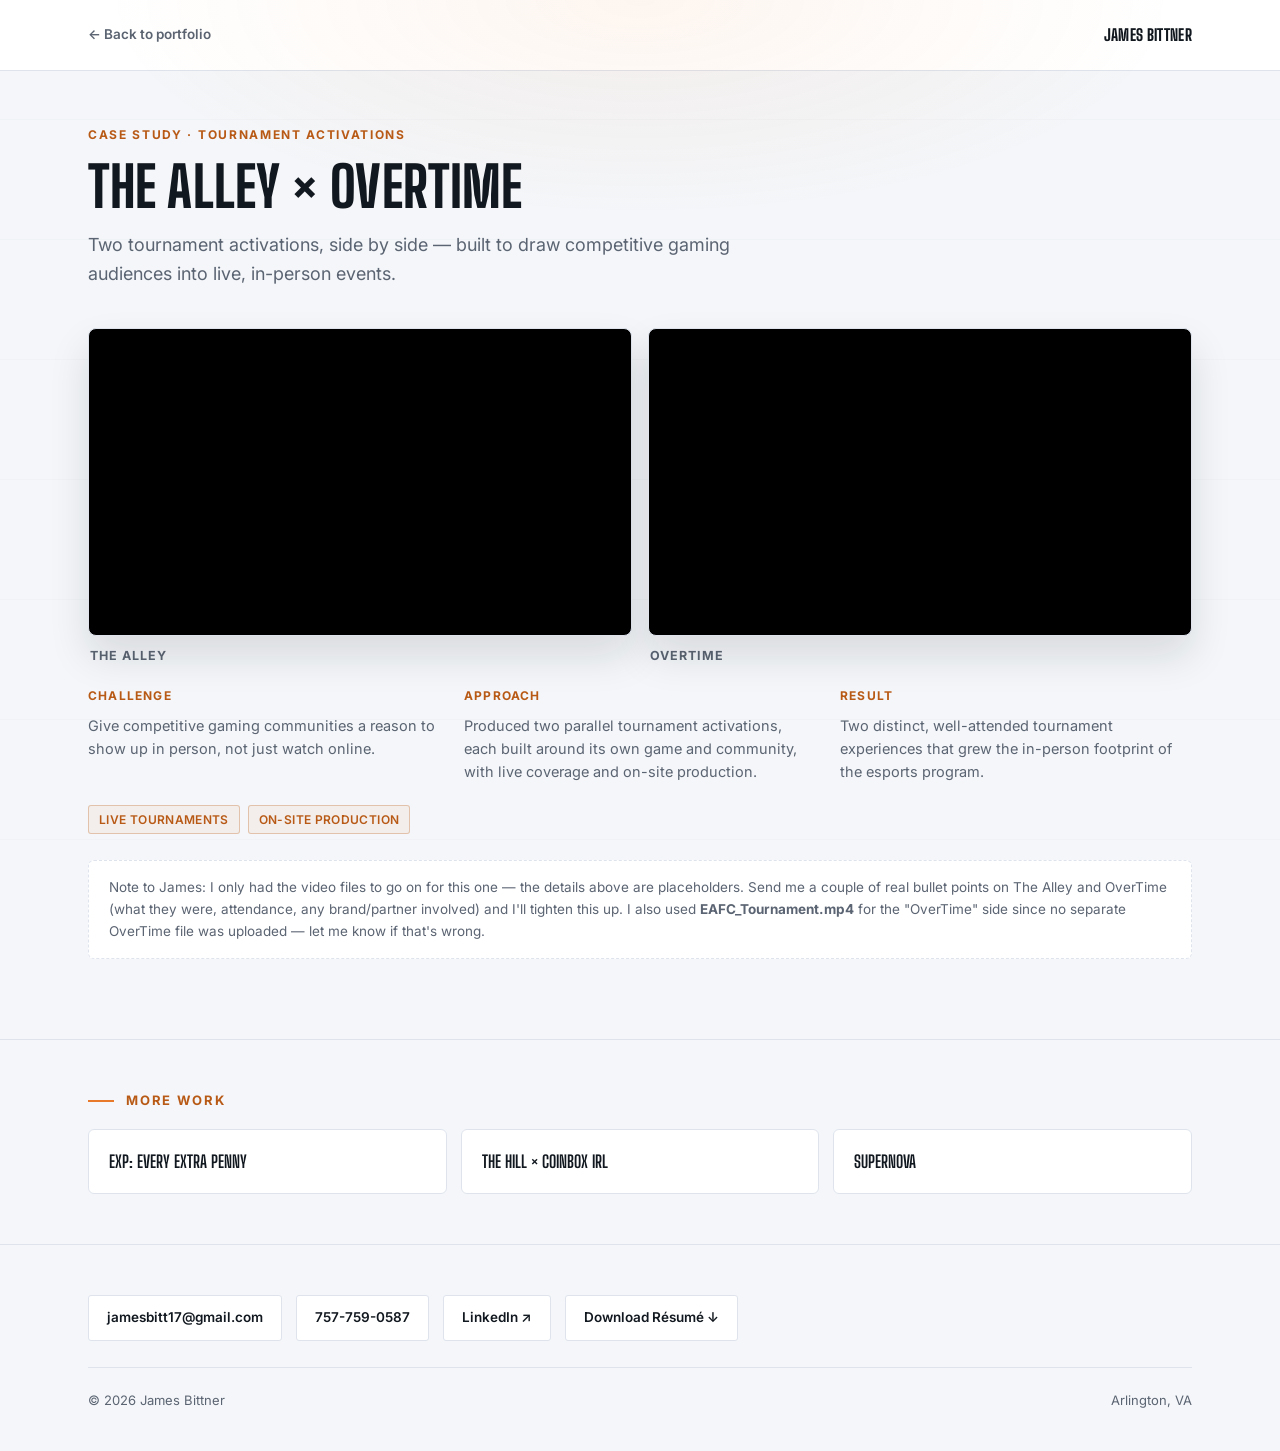
==== case-alley.html @ 96ed5bdd "Add files via upload" ====
<!DOCTYPE html>
<html lang="en">
<head>
<meta charset="UTF-8">
<meta name="viewport" content="width=device-width, initial-scale=1.0">
<title>The Alley × OverTime — James Bittner</title>
<link rel="preconnect" href="https://fonts.googleapis.com">
<link rel="preconnect" href="https://fonts.gstatic.com" crossorigin>
<link href="https://fonts.googleapis.com/css2?family=Big+Shoulders+Display:wght@600;700;800&family=Inter:wght@400;500;600;700;800&display=swap" rel="stylesheet">
<link rel="stylesheet" href="style.css">
</head>
<body>

<div class="field-lines"></div>

<div class="topbar">
  <div class="wrap">
    <a class="topbar-back" href="index.html">← Back to portfolio</a>
    <a class="topbar-name" href="index.html">James Bittner</a>
  </div>
</div>

<main>

  <section class="case-hero">
    <div class="wrap">
      <div class="case-eyebrow">Case Study · Tournament Activations</div>
      <h1 class="case-h1">The Alley × OverTime</h1>
      <p class="case-lede">Two tournament activations, side by side — built to draw competitive gaming audiences into live, in-person events.</p>
    </div>
  </section>

  <section style="padding-top:0;">
    <div class="wrap">
      <div class="split-view reveal">
        <div>
          <div class="video-frame">
            <!-- Replace YOUR_ALLEY_VIDEO_ID with the ID from your unlisted YouTube link -->
            <iframe src="https://www.youtube.com/embed/YOUR_ALLEY_VIDEO_ID" title="The Alley" allow="accelerometer; autoplay; clipboard-write; encrypted-media; gyroscope; picture-in-picture" allowfullscreen loading="lazy"></iframe>
          </div>
          <div class="split-label">The Alley</div>
        </div>
        <div>
          <div class="video-frame">
            <!-- Replace YOUR_OVERTIME_VIDEO_ID with the ID from your unlisted YouTube link -->
            <iframe src="https://www.youtube.com/embed/YOUR_OVERTIME_VIDEO_ID" title="OverTime" allow="accelerometer; autoplay; clipboard-write; encrypted-media; gyroscope; picture-in-picture" allowfullscreen loading="lazy"></iframe>
          </div>
          <div class="split-label">OverTime</div>
        </div>
      </div>

      <div class="case-grid reveal">
        <div class="case-block">
          <h4>Challenge</h4>
          <p>Give competitive gaming communities a reason to show up in person, not just watch online.</p>
        </div>
        <div class="case-block">
          <h4>Approach</h4>
          <p>Produced two parallel tournament activations, each built around its own game and community, with live coverage and on-site production.</p>
        </div>
        <div class="case-block">
          <h4>Result</h4>
          <p>Two distinct, well-attended tournament experiences that grew the in-person footprint of the esports program.</p>
        </div>
      </div>

      <div class="case-tags">
        <span class="tag">Live Tournaments</span>
        <span class="tag">On-Site Production</span>
      </div>

      <div class="note-box">
        Note to James: I only had the video files to go on for this one — the details above are placeholders. Send me a couple of real bullet points on The Alley and OverTime (what they were, attendance, any brand/partner involved) and I'll tighten this up. I also used <strong>EAFC_Tournament.mp4</strong> for the "OverTime" side since no separate OverTime file was uploaded — let me know if that's wrong.
      </div>
    </div>
  </section>

  <section class="more-work">
    <div class="wrap">
      <div class="section-tag">More Work</div>
      <div class="more-work-grid">
        <a href="case-exp.html"><h3 class="more-work-title">EXP: Every eXtra Penny</h3></a>
        <a href="case-hill.html"><h3 class="more-work-title">The Hill × Coinbox IRL</h3></a>
        <a href="case-supernova.html"><h3 class="more-work-title">SuperNOVA</h3></a>
      </div>
    </div>
  </section>

</main>

<footer>
  <div class="wrap">
    <div class="contact-links">
      <a href="mailto:jamesbitt17@gmail.com">jamesbitt17@gmail.com</a>
      <a href="tel:7577590587">757-759-0587</a>
      <a href="https://www.linkedin.com/in/jameskbittner" target="_blank" rel="noopener">LinkedIn ↗</a>
      <a href="James-Bittner-Resume.pdf" download>Download Résumé ↓</a>
    </div>
    <div class="foot-bottom">
      <span>© 2026 James Bittner</span>
      <span>Arlington, VA</span>
    </div>
  </div>
</footer>

<script>
  const revealEls = document.querySelectorAll('.reveal');
  if ('IntersectionObserver' in window){
    const io = new IntersectionObserver((entries) => {
      entries.forEach(entry => {
        if (entry.isIntersecting){ entry.target.classList.add('is-visible'); io.unobserve(entry.target); }
      });
    }, { threshold: 0.1 });
    revealEls.forEach(el => io.observe(el));
  } else {
    revealEls.forEach(el => el.classList.add('is-visible'));
  }
</script>

</body>
</html>
---- style.css ----
:root{
  --bg: #F4F6F9;
  --panel: #FFFFFF;
  --line: #DEE3EC;
  --text: #12181F;
  --text-muted: #5B6472;
  --amber: #E8792A;
  --amber-deep: #B85A16;
  --red: #D62839;
  --teal: #0E7C86;
  --violet: #6C4AB6;
  --radius: 3px;
  --maxw: 1160px;
}

*{ box-sizing: border-box; }
html{ scroll-behavior: smooth; }
@media (prefers-reduced-motion: reduce){
  html{ scroll-behavior: auto; }
  *{ animation-duration: 0.001ms !important; animation-iteration-count: 1 !important; transition-duration: 0.001ms !important; }
}

body{
  margin: 0;
  background: var(--bg);
  color: var(--text);
  font-family: 'Inter', system-ui, sans-serif;
  font-size: 16px;
  line-height: 1.6;
  -webkit-font-smoothing: antialiased;
}

a{ color: inherit; }
::selection{ background: var(--amber); color: #fff; }

a:focus-visible,
button:focus-visible{
  outline: 2px solid var(--amber-deep);
  outline-offset: 3px;
}

.wrap{
  max-width: var(--maxw);
  margin: 0 auto;
  padding: 0 28px;
}

.field-lines{
  position: fixed;
  inset: 0;
  z-index: 0;
  pointer-events: none;
  background-image:
    repeating-linear-gradient(180deg, transparent 0, transparent 119px, rgba(18,24,31,0.035) 120px),
    radial-gradient(ellipse 70% 40% at 50% 0%, rgba(232,121,42,0.07), transparent 60%);
}

section{ position: relative; z-index: 1; padding: 80px 0; }
.section-tag{
  font-size: 13px;
  font-weight: 700;
  letter-spacing: 0.14em;
  text-transform: uppercase;
  color: var(--amber-deep);
  display: flex;
  align-items: center;
  gap: 12px;
  margin-bottom: 18px;
}
.section-tag::before{
  content: '';
  width: 26px; height: 2px;
  background: var(--amber);
  display: inline-block;
}
h2.headline{
  font-family: 'Big Shoulders Display', sans-serif;
  font-weight: 800;
  font-size: clamp(30px, 4.2vw, 44px);
  letter-spacing: 0.005em;
  margin: 0 0 40px;
  text-transform: uppercase;
  color: var(--text);
}

/* ---------- mini top bar (used on every page instead of a big header) ---------- */
.topbar{
  padding: 22px 0;
  border-bottom: 1px solid var(--line);
  background: var(--panel);
}
.topbar .wrap{
  display: flex;
  align-items: center;
  justify-content: space-between;
  gap: 20px;
}
.topbar-back{
  text-decoration: none;
  font-size: 13.5px;
  font-weight: 600;
  color: var(--text-muted);
  display: inline-flex;
  align-items: center;
  gap: 8px;
  transition: color 0.15s ease;
}
.topbar-back:hover{ color: var(--amber-deep); }
.topbar-name{
  font-family: 'Big Shoulders Display', sans-serif;
  font-weight: 800;
  font-size: 16px;
  letter-spacing: 0.02em;
  text-decoration: none;
  text-transform: uppercase;
}

/* ---------- hero ---------- */
.hero{ padding: 60px 0 64px; border-bottom: 1px solid var(--line); }
.hero-inner{ display: grid; grid-template-columns: auto 1fr; gap: 34px; align-items: center; }
@media (max-width: 640px){ .hero-inner{ grid-template-columns: 1fr; text-align: left; } }
.headshot{
  width: 132px; height: 132px; border-radius: 50%; object-fit: cover;
  border: 3px solid var(--panel);
  box-shadow: 0 0 0 3px var(--amber), 0 12px 30px rgba(18,24,31,0.12);
  flex-shrink: 0;
}
.hero-tag{
  font-size: 12px; font-weight: 700; letter-spacing: 0.18em; text-transform: uppercase;
  color: var(--red); background: rgba(214,40,57,0.08); border: 1px solid rgba(214,40,57,0.3);
  display: inline-flex; align-items: center; gap: 8px; padding: 6px 12px; border-radius: 3px; margin-bottom: 18px;
}
.hero-tag .pulse{ width: 7px; height: 7px; border-radius: 50%; background: var(--red); animation: pulse 1.8s ease-in-out infinite; }
@keyframes pulse{ 0%, 100% { opacity: 1; } 50% { opacity: 0.35; } }
h1{
  font-family: 'Big Shoulders Display', sans-serif; font-weight: 800;
  font-size: clamp(38px, 6.4vw, 66px); line-height: 1; letter-spacing: 0.002em;
  margin: 0 0 16px; text-transform: uppercase; color: var(--text);
}
h1 span{ color: var(--amber-deep); }
.hero-sub{ max-width: 620px; font-size: 18px; color: var(--text-muted); margin: 0 0 30px; }
.hero-cta{ display: flex; gap: 14px; flex-wrap: wrap; }
.btn-primary{
  text-decoration: none; background: var(--amber); color: #fff; font-weight: 700;
  padding: 13px 24px; border-radius: var(--radius); font-size: 14px; letter-spacing: 0.02em;
  transition: filter 0.15s ease, transform 0.15s ease; display: inline-block;
}
.btn-primary:hover{ filter: brightness(0.94); transform: translateY(-1px); }
.btn-ghost{
  text-decoration: none; border: 1px solid var(--line); color: var(--text);
  padding: 13px 24px; border-radius: var(--radius); font-size: 14px; letter-spacing: 0.02em;
  transition: border-color 0.15s ease, color 0.15s ease; background: var(--panel); display: inline-block;
}
.btn-ghost:hover{ border-color: var(--amber); color: var(--amber-deep); }

/* ---------- ticker ---------- */
.ticker-wrap{ border-bottom: 1px solid var(--line); background: var(--panel); overflow: hidden; }
.ticker{ display: flex; width: max-content; animation: scroll-ticker 32s linear infinite; }
@media (prefers-reduced-motion: reduce){ .ticker{ animation: none; } }
@keyframes scroll-ticker{ from{ transform: translateX(0); } to{ transform: translateX(-50%); } }
.ticker-item{ display: flex; align-items: baseline; gap: 10px; padding: 15px 40px; border-right: 1px solid var(--line); white-space: nowrap; }
.ticker-num{ font-family: 'Big Shoulders Display', sans-serif; font-weight: 800; font-size: 24px; color: var(--amber-deep); }
.ticker-label{ font-size: 13px; font-weight: 600; text-transform: uppercase; letter-spacing: 0.04em; color: var(--text-muted); }

/* ---------- stat grid ---------- */
.stat-grid{ display: grid; grid-template-columns: repeat(4, 1fr); gap: 1px; background: var(--line); border: 1px solid var(--line); }
.stat{ background: var(--panel); padding: 30px 24px; }
.stat-value{ font-family: 'Big Shoulders Display', sans-serif; font-weight: 800; font-size: 44px; color: var(--text); line-height: 1; display: block; }
.stat-value span{ color: var(--amber-deep); }
.stat-label{ font-size: 13px; font-weight: 500; color: var(--text-muted); margin-top: 10px; display: block; }
@media (max-width: 820px){ .stat-grid{ grid-template-columns: repeat(2, 1fr); } }

/* ---------- case study tile grid (homepage) ---------- */
.tile-grid{ display: grid; grid-template-columns: repeat(2, 1fr); gap: 20px; }
@media (max-width: 720px){ .tile-grid{ grid-template-columns: 1fr; } }
.tile{
  position: relative;
  display: block;
  text-decoration: none;
  border-radius: 8px;
  padding: 34px 30px;
  min-height: 190px;
  color: #fff;
  overflow: hidden;
  transition: transform 0.2s ease, box-shadow 0.2s ease;
}
.tile:hover{ transform: translateY(-3px); box-shadow: 0 16px 32px rgba(18,24,31,0.18); }
.tile-red{ background: linear-gradient(135deg, #D62839, #A81E2C); }
.tile-amber{ background: linear-gradient(135deg, #E8792A, #B85A16); }
.tile-teal{ background: linear-gradient(135deg, #0E7C86, #0A5D65); }
.tile-violet{ background: linear-gradient(135deg, #6C4AB6, #4E3488); }
.tile-eyebrow{ font-size: 12px; font-weight: 700; letter-spacing: 0.14em; text-transform: uppercase; opacity: 0.85; margin-bottom: 10px; }
.tile-title{ font-family: 'Big Shoulders Display', sans-serif; font-weight: 800; font-size: 30px; text-transform: uppercase; line-height: 1.05; margin: 0 0 14px; }
.tile-meta{ font-size: 13.5px; font-weight: 600; opacity: 0.9; display: inline-flex; align-items: center; gap: 8px; }
.tile-play{
  width: 26px; height: 26px; border-radius: 50%;
  background: rgba(255,255,255,0.22);
  display: inline-flex; align-items: center; justify-content: center;
  flex-shrink: 0;
}
.tile-play::after{
  content: '';
  border-style: solid;
  border-width: 6px 0 6px 9px;
  border-color: transparent transparent transparent #fff;
  margin-left: 2px;
}

/* ---------- case study page: video + split view ---------- */
.case-hero{ padding: 54px 0 40px; }
.case-eyebrow{
  font-size: 12px; font-weight: 700; letter-spacing: 0.14em; text-transform: uppercase; color: var(--amber-deep); margin-bottom: 14px;
}
.case-h1{
  font-family: 'Big Shoulders Display', sans-serif; font-weight: 800;
  font-size: clamp(34px, 5.5vw, 56px); text-transform: uppercase; line-height: 1.02; margin: 0 0 16px;
}
.case-lede{ max-width: 680px; font-size: 18px; color: var(--text-muted); margin: 0; }

.video-frame{
  position: relative;
  width: 100%;
  padding-top: 56.25%; /* 16:9 aspect ratio */
  border-radius: 8px;
  overflow: hidden;
  border: 1px solid var(--line);
  background: #000;
  box-shadow: 0 20px 40px rgba(18,24,31,0.12);
}
.video-frame video,
.video-frame iframe{
  position: absolute;
  top: 0; left: 0;
  width: 100%; height: 100%;
  display: block;
  border: 0;
}

.split-view{
  display: grid;
  grid-template-columns: 1fr 1fr;
  gap: 16px;
}
@media (max-width: 720px){ .split-view{ grid-template-columns: 1fr; } }
.split-view .video-frame{ margin: 0; }
.split-label{
  font-size: 12.5px; font-weight: 700; text-transform: uppercase; letter-spacing: 0.08em;
  color: var(--text-muted); margin: 10px 2px 0;
}

.case-grid{ display: grid; grid-template-columns: repeat(3, 1fr); gap: 24px; margin-top: 20px; }
@media (max-width: 720px){ .case-grid{ grid-template-columns: 1fr; } }
.case-block h4{ font-size: 12px; font-weight: 700; letter-spacing: 0.1em; text-transform: uppercase; color: var(--amber-deep); margin: 0 0 8px; }
.case-block p{ font-size: 14.5px; color: var(--text-muted); margin: 0; }
.case-tags{ display: flex; flex-wrap: wrap; gap: 8px; margin-top: 22px; }
.tag{
  font-size: 12px; font-weight: 600; text-transform: uppercase; letter-spacing: 0.03em;
  color: var(--amber-deep); border: 1px solid rgba(184,90,22,0.3); background: rgba(232,121,42,0.06);
  padding: 4px 10px; border-radius: 3px;
}
.note-box{
  border: 1px dashed var(--line);
  border-radius: 6px;
  padding: 16px 20px;
  font-size: 13.5px;
  color: var(--text-muted);
  margin-top: 26px;
  background: var(--panel);
}

.more-work{ border-top: 1px solid var(--line); padding: 50px 0; }
.more-work-grid{ display: grid; grid-template-columns: repeat(3, 1fr); gap: 14px; }
@media (max-width: 720px){ .more-work-grid{ grid-template-columns: 1fr; } }
.more-work a{
  text-decoration: none; display: block; border: 1px solid var(--line); background: var(--panel);
  border-radius: 6px; padding: 18px 20px; transition: border-color 0.15s ease;
}
.more-work a:hover{ border-color: var(--amber); }
.more-work-title{ font-family: 'Big Shoulders Display', sans-serif; font-weight: 700; font-size: 17px; text-transform: uppercase; margin: 0; color: var(--text); }

/* ---------- rundown ---------- */
.rundown{ border-left: 2px solid var(--line); padding-left: 34px; display: flex; flex-direction: column; gap: 46px; }
.rundown-item{ position: relative; }
.rundown-item::before{ content: ''; position: absolute; left: -40px; top: 4px; width: 12px; height: 12px; background: var(--panel); border: 2px solid var(--amber); border-radius: 50%; }
.rundown-date{ font-size: 12px; font-weight: 700; color: var(--amber-deep); letter-spacing: 0.06em; text-transform: uppercase; margin-bottom: 6px; display: block; }
.rundown-role{ font-family: 'Big Shoulders Display', sans-serif; font-weight: 700; font-size: 23px; margin: 0 0 2px; text-transform: uppercase; }
.rundown-org{ color: var(--text-muted); font-size: 15px; margin-bottom: 14px; display: block; }
.rundown-item ul{ margin: 0; padding-left: 20px; color: var(--text-muted); }
.rundown-item ul li{ margin-bottom: 8px; }
.rundown-item ul li::marker{ color: var(--red); }

/* ---------- skills ---------- */
.skills-grid{ display: grid; grid-template-columns: repeat(3, 1fr); gap: 1px; background: var(--line); border: 1px solid var(--line); }
@media (max-width: 820px){ .skills-grid{ grid-template-columns: repeat(2, 1fr); } }
@media (max-width: 520px){ .skills-grid{ grid-template-columns: 1fr; } }
.skill{ background: var(--panel); padding: 24px; }
.skill-title{ font-family: 'Big Shoulders Display', sans-serif; font-weight: 700; font-size: 17px; text-transform: uppercase; margin: 0 0 8px; color: var(--amber-deep); }
.skill-body{ font-size: 14px; color: var(--text-muted); margin: 0; }

/* ---------- education ---------- */
.edu{ display: flex; justify-content: space-between; align-items: center; flex-wrap: wrap; gap: 20px; border: 1px solid var(--line); background: var(--panel); border-radius: 6px; padding: 26px 32px; }
.edu-degree{ font-family: 'Big Shoulders Display', sans-serif; font-weight: 700; font-size: 19px; text-transform: uppercase; margin: 0 0 4px; }
.edu-school{ color: var(--text-muted); margin: 0; }
.edu-year{ font-weight: 700; color: var(--amber-deep); font-size: 13px; letter-spacing: 0.04em; }

/* ---------- simple footer ---------- */
footer{ border-top: 1px solid var(--line); padding: 50px 0 40px; }
.contact-links{ display: flex; flex-wrap: wrap; gap: 14px; margin-bottom: 26px; }
.contact-links a{
  text-decoration: none; border: 1px solid var(--line); background: var(--panel);
  padding: 11px 18px; border-radius: var(--radius); font-size: 13.5px; font-weight: 600;
  transition: border-color 0.2s ease, color 0.2s ease;
}
.contact-links a:hover{ border-color: var(--amber); color: var(--amber-deep); }
.foot-bottom{
  display: flex; justify-content: space-between; flex-wrap: wrap; gap: 10px;
  color: var(--text-muted); font-size: 13px; border-top: 1px solid var(--line); padding-top: 22px;
}

.reveal{ opacity: 0; transform: translateY(18px); transition: opacity 0.6s ease, transform 0.6s ease; }
.reveal.is-visible{ opacity: 1; transform: translateY(0); }
@media (prefers-reduced-motion: reduce){ .reveal{ opacity: 1; transform: none; } }
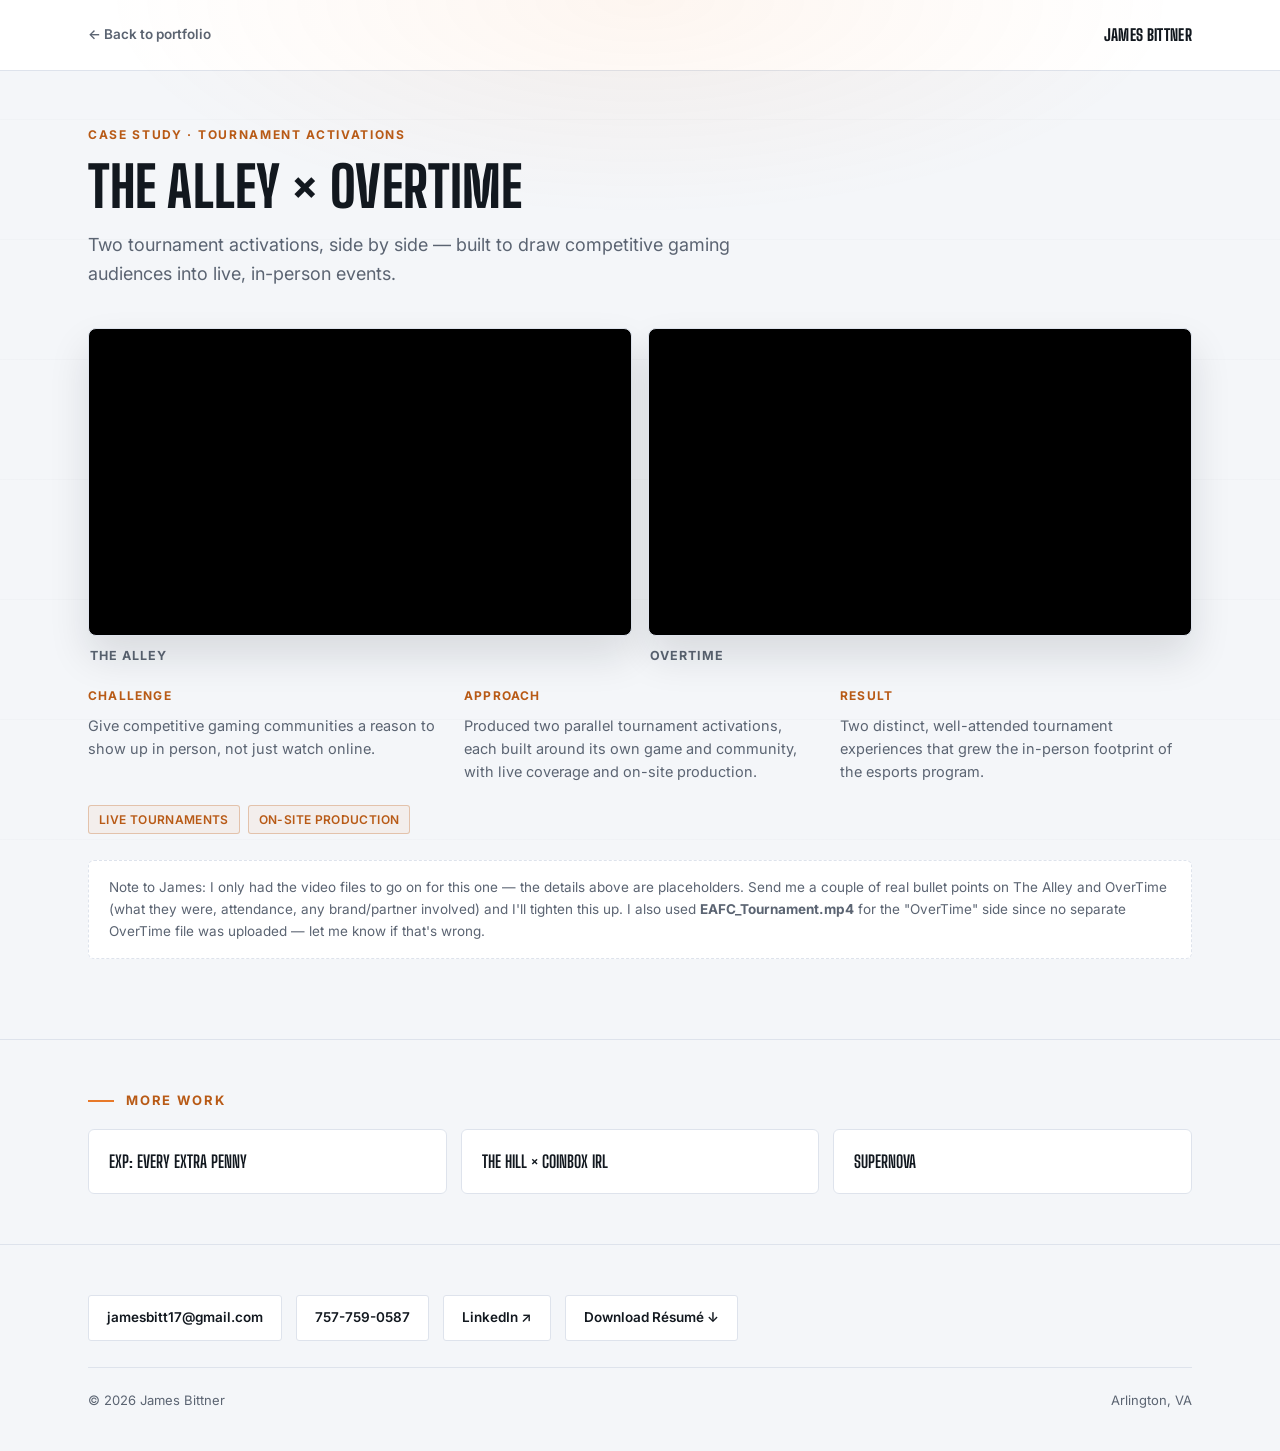
==== commit 16e65f79: "Update YouTube video links in case-alley.html" ====
--- a/case-alley.html
+++ b/case-alley.html
@@ -36,14 +36,14 @@
         <div>
           <div class="video-frame">
             <!-- Replace YOUR_ALLEY_VIDEO_ID with the ID from your unlisted YouTube link -->
-            <iframe src="https://www.youtube.com/embed/YOUR_ALLEY_VIDEO_ID" title="The Alley" allow="accelerometer; autoplay; clipboard-write; encrypted-media; gyroscope; picture-in-picture" allowfullscreen loading="lazy"></iframe>
+            <iframe src="https://youtu.be/1779Te2iSvk" title="The Alley" allow="accelerometer; autoplay; clipboard-write; encrypted-media; gyroscope; picture-in-picture" allowfullscreen loading="lazy"></iframe>
           </div>
           <div class="split-label">The Alley</div>
         </div>
         <div>
           <div class="video-frame">
             <!-- Replace YOUR_OVERTIME_VIDEO_ID with the ID from your unlisted YouTube link -->
-            <iframe src="https://www.youtube.com/embed/YOUR_OVERTIME_VIDEO_ID" title="OverTime" allow="accelerometer; autoplay; clipboard-write; encrypted-media; gyroscope; picture-in-picture" allowfullscreen loading="lazy"></iframe>
+            <iframe src="https://youtu.be/bv9zwD9rXQk" title="OverTime" allow="accelerometer; autoplay; clipboard-write; encrypted-media; gyroscope; picture-in-picture" allowfullscreen loading="lazy"></iframe>
           </div>
           <div class="split-label">OverTime</div>
         </div>
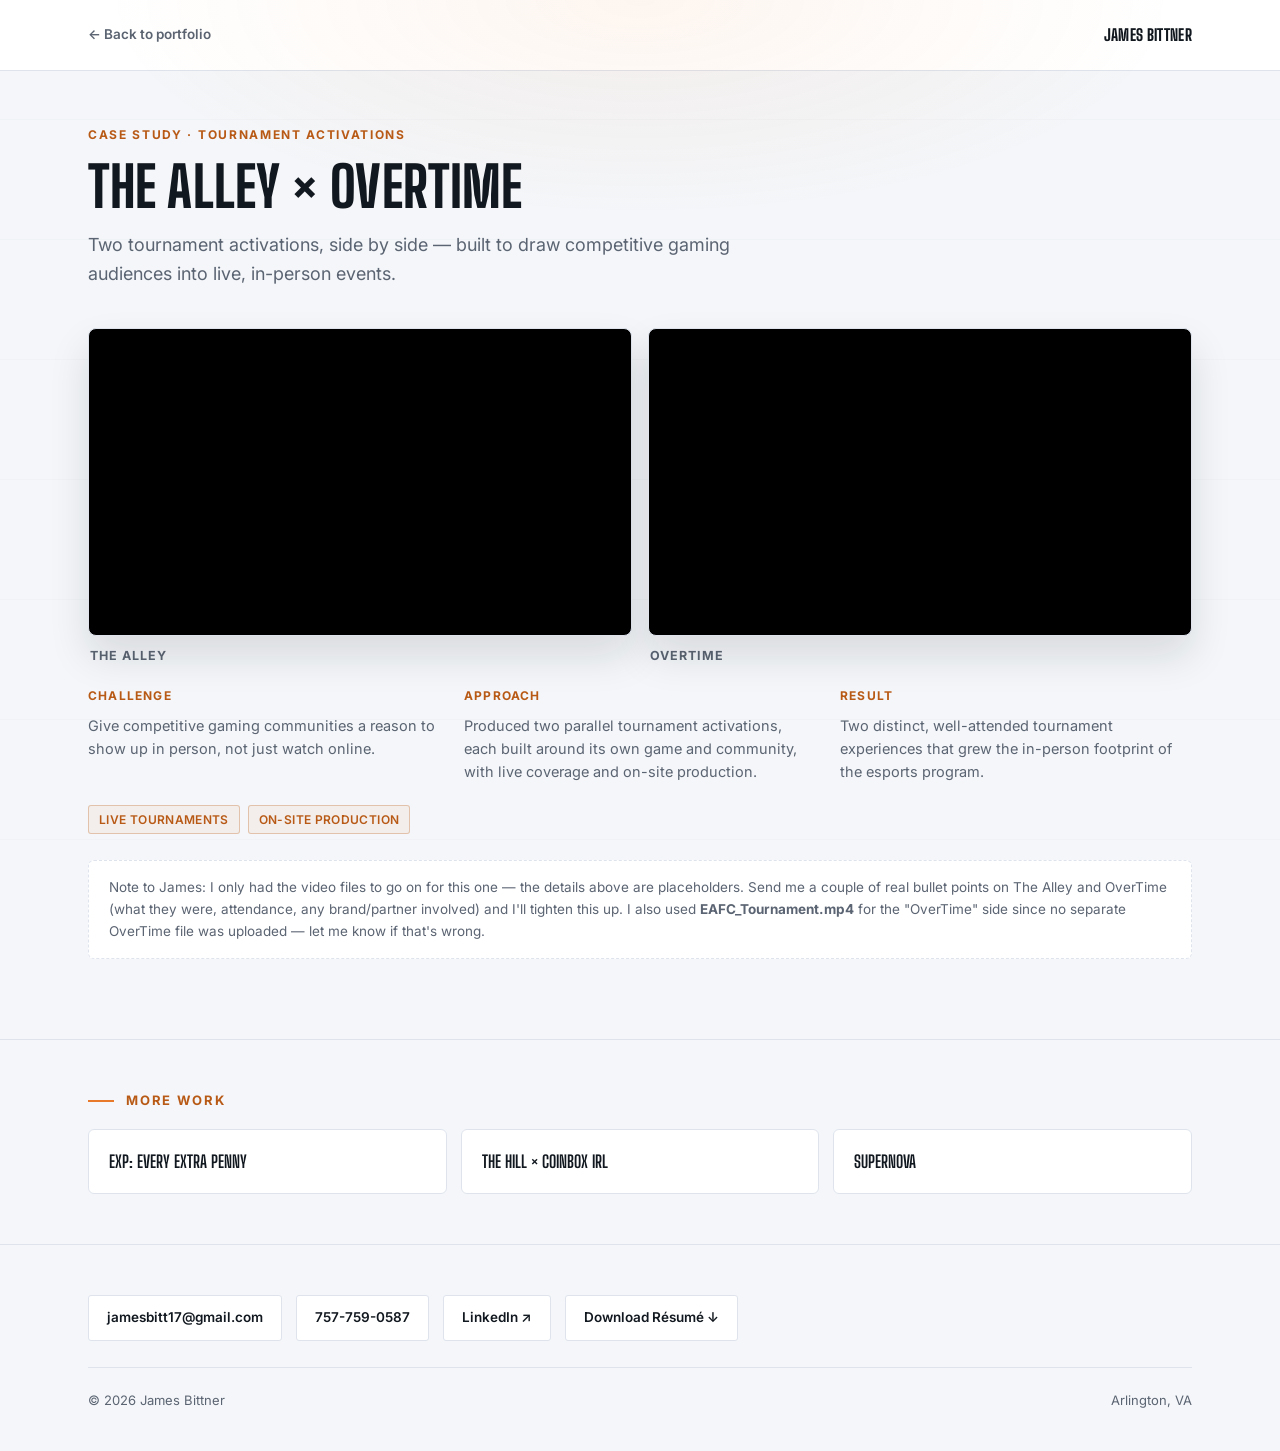
==== commit 9f28aa72: "Add files via upload" ====
--- a/case-alley.html
+++ b/case-alley.html
@@ -36,14 +36,14 @@
         <div>
           <div class="video-frame">
             <!-- Replace YOUR_ALLEY_VIDEO_ID with the ID from your unlisted YouTube link -->
-            <iframe src="https://youtu.be/1779Te2iSvk" title="The Alley" allow="accelerometer; autoplay; clipboard-write; encrypted-media; gyroscope; picture-in-picture" allowfullscreen loading="lazy"></iframe>
+            <iframe src="https://www.youtube.com/embed/1779Te2iSvk" title="The Alley" allow="accelerometer; autoplay; clipboard-write; encrypted-media; gyroscope; picture-in-picture" allowfullscreen loading="lazy"></iframe>
           </div>
           <div class="split-label">The Alley</div>
         </div>
         <div>
           <div class="video-frame">
             <!-- Replace YOUR_OVERTIME_VIDEO_ID with the ID from your unlisted YouTube link -->
-            <iframe src="https://youtu.be/bv9zwD9rXQk" title="OverTime" allow="accelerometer; autoplay; clipboard-write; encrypted-media; gyroscope; picture-in-picture" allowfullscreen loading="lazy"></iframe>
+            <iframe src="https://www.youtube.com/embed/bv9zwD9rXQk" title="OverTime" allow="accelerometer; autoplay; clipboard-write; encrypted-media; gyroscope; picture-in-picture" allowfullscreen loading="lazy"></iframe>
           </div>
           <div class="split-label">OverTime</div>
         </div>
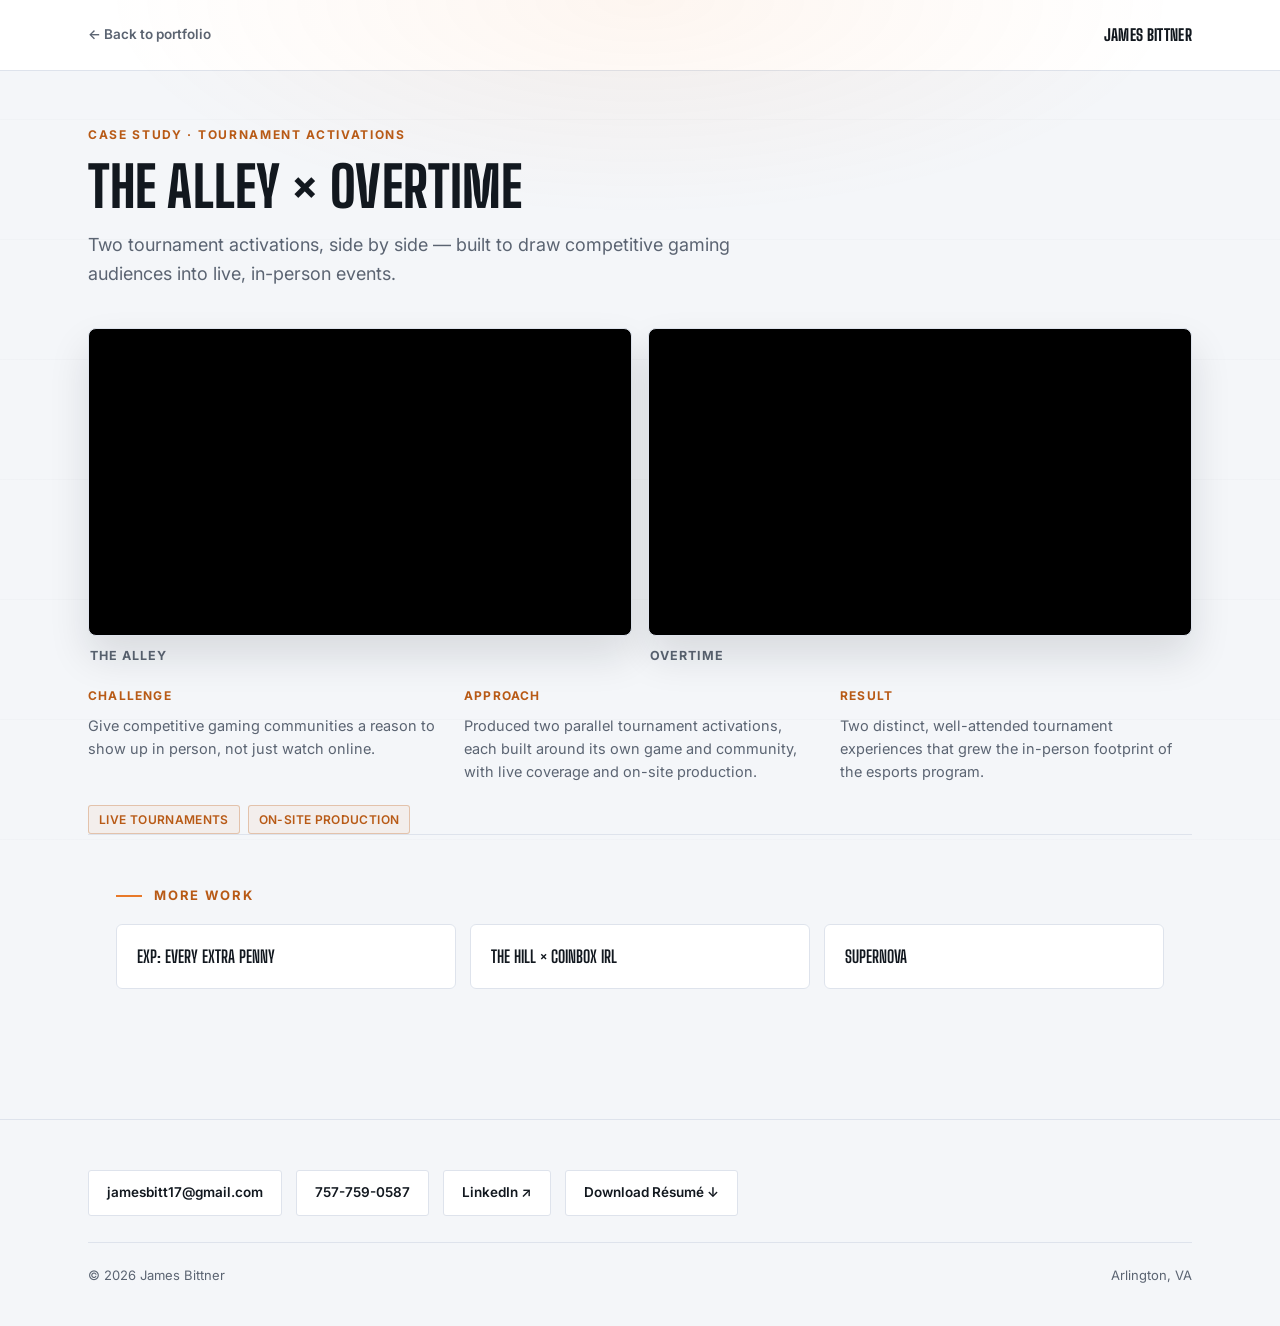
==== commit 55f04b3f: "Remove note box with placeholder information Removed placeholder note for James regarding video file" ====
--- a/case-alley.html
+++ b/case-alley.html
@@ -69,12 +69,6 @@
         <span class="tag">On-Site Production</span>
       </div>
 
-      <div class="note-box">
-        Note to James: I only had the video files to go on for this one — the details above are placeholders. Send me a couple of real bullet points on The Alley and OverTime (what they were, attendance, any brand/partner involved) and I'll tighten this up. I also used <strong>EAFC_Tournament.mp4</strong> for the "OverTime" side since no separate OverTime file was uploaded — let me know if that's wrong.
-      </div>
-    </div>
-  </section>
-
   <section class="more-work">
     <div class="wrap">
       <div class="section-tag">More Work</div>
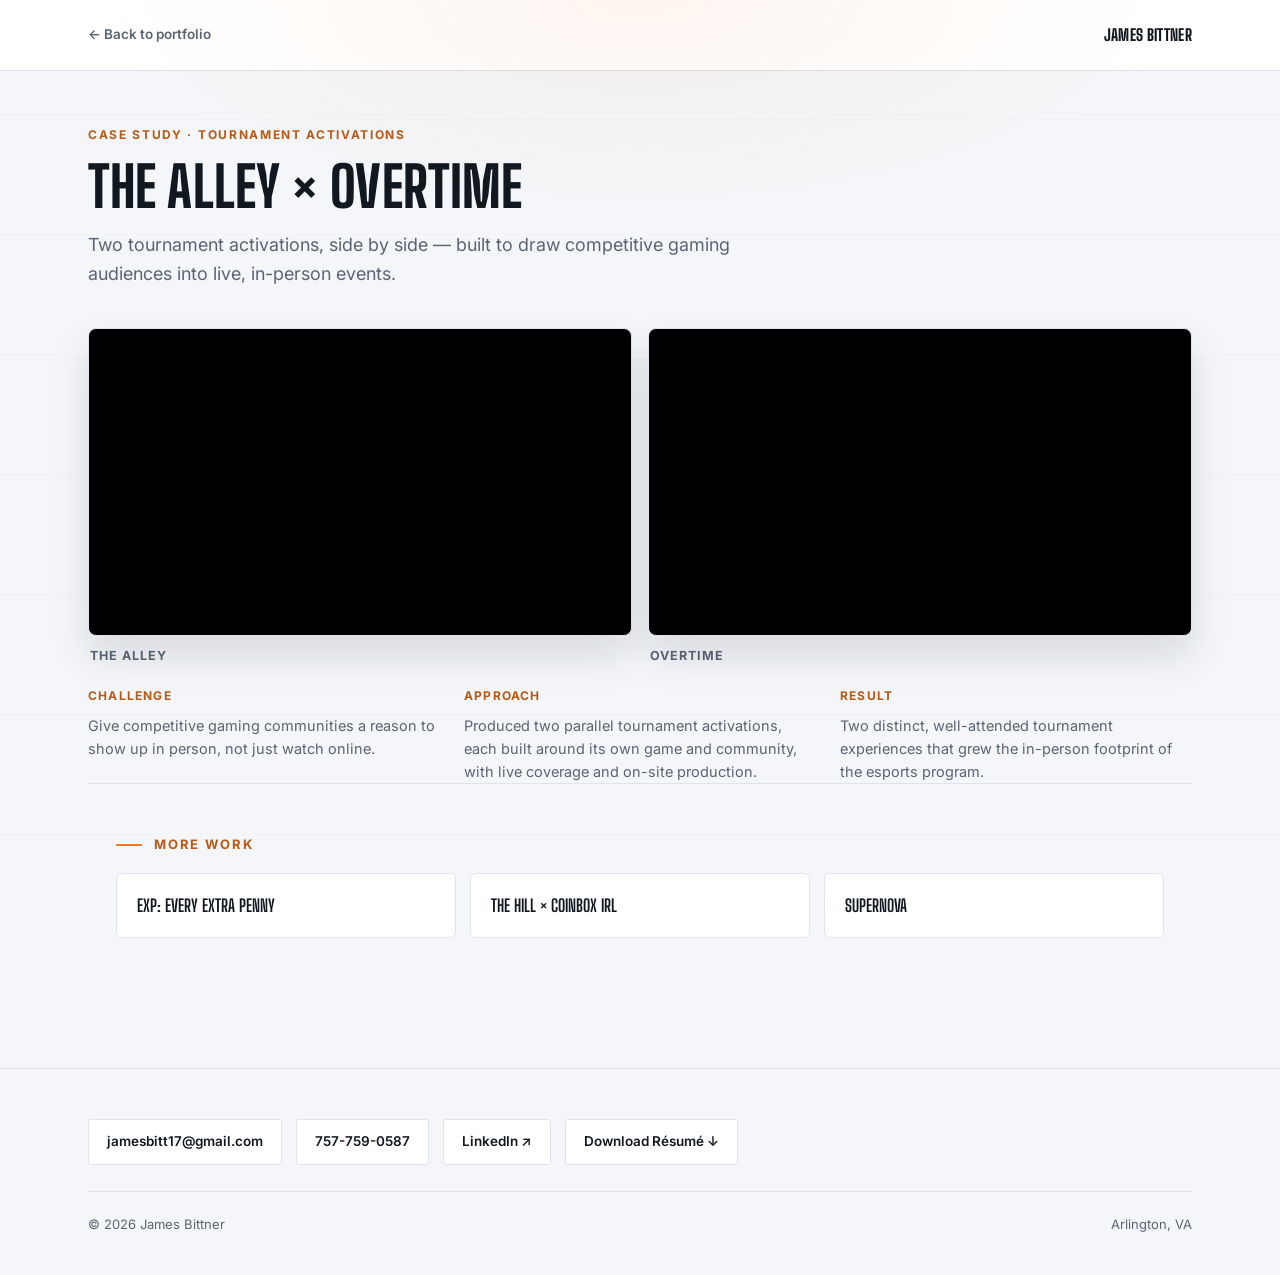
==== commit 7722fc5e: "Update case-alley.html" ====
--- a/case-alley.html
+++ b/case-alley.html
@@ -64,11 +64,6 @@
         </div>
       </div>
 
-      <div class="case-tags">
-        <span class="tag">Live Tournaments</span>
-        <span class="tag">On-Site Production</span>
-      </div>
-
   <section class="more-work">
     <div class="wrap">
       <div class="section-tag">More Work</div>
